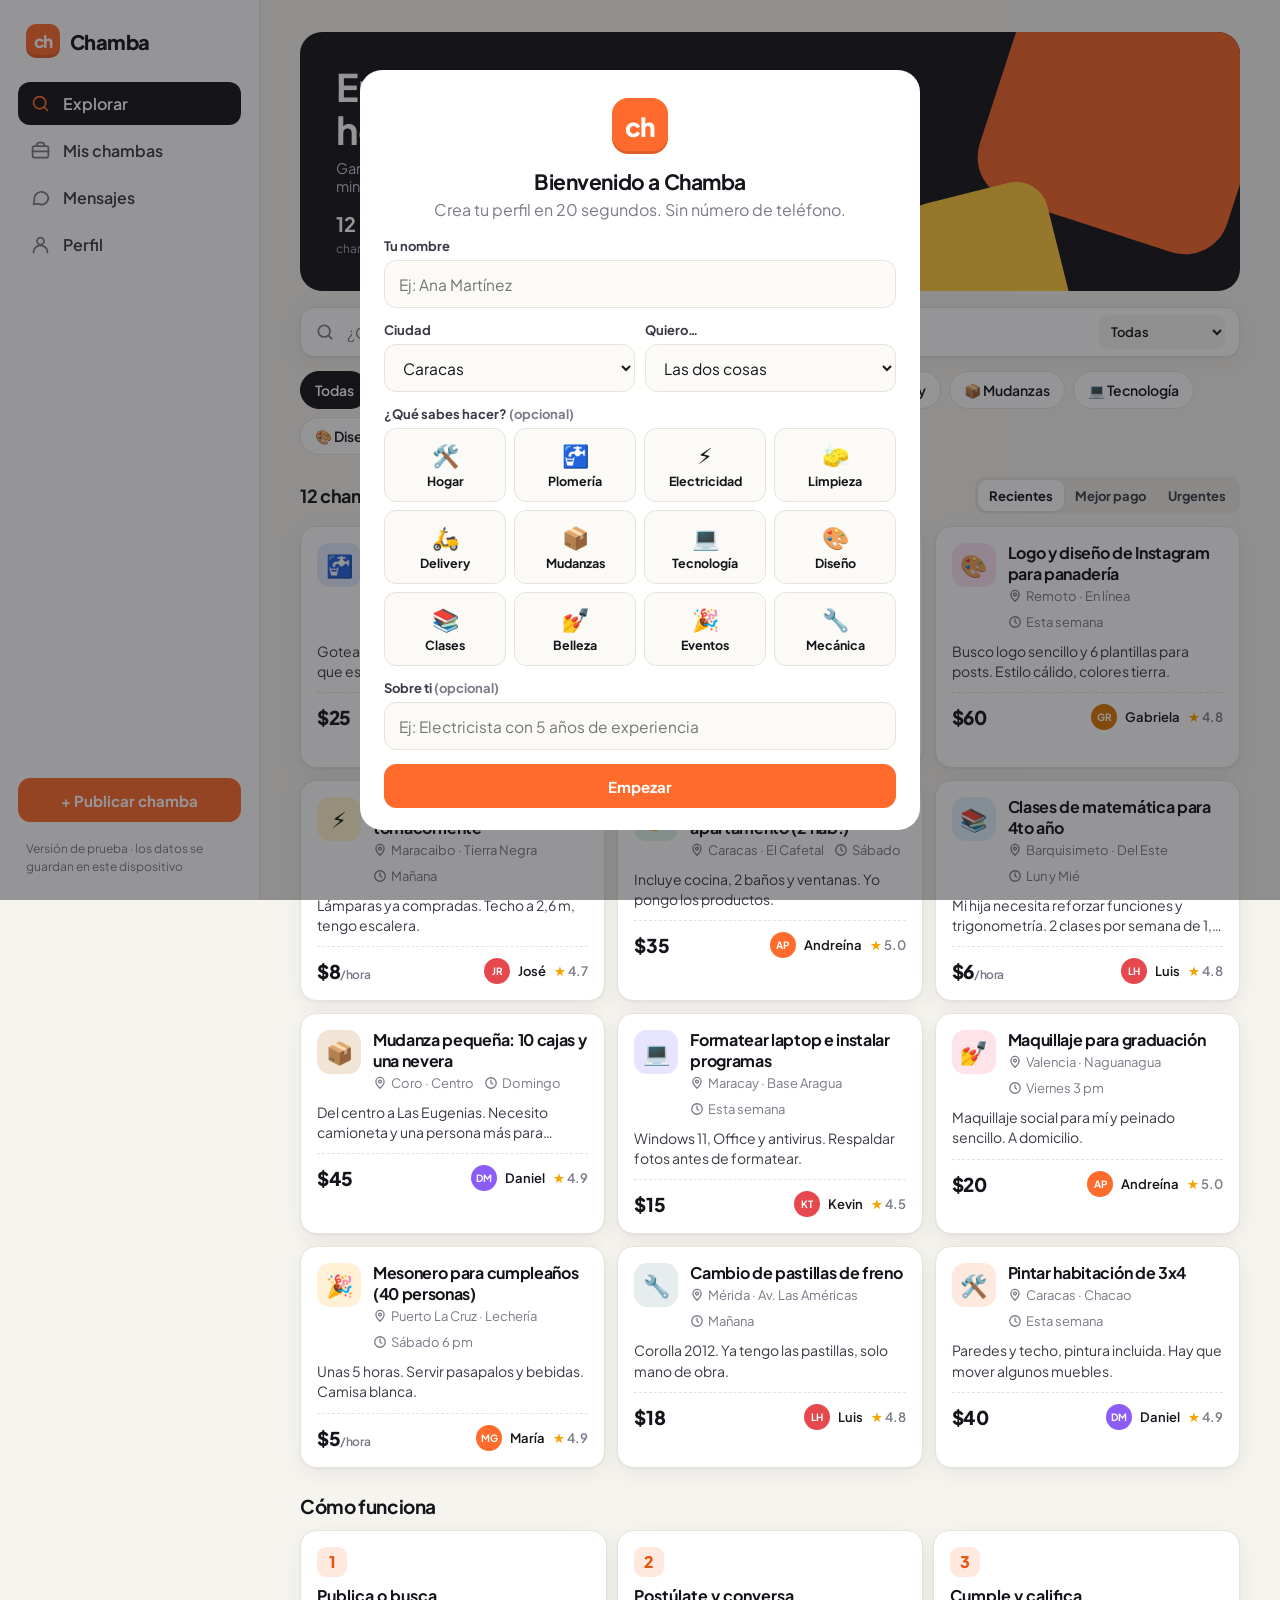
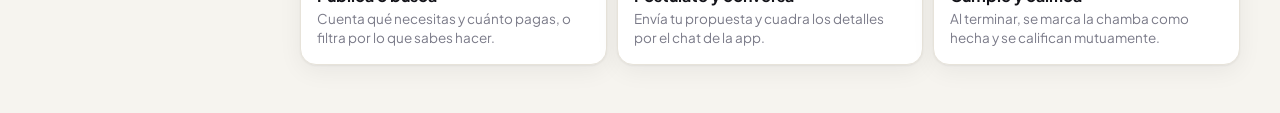
==== chamba/index.html @ 7103f3da "Agrega Chamba: app web y móvil (PWA) de chambas y servicios en /chamba Co-Authored-By: Claude Opus 5" ====
<!doctype html>
<html lang="es">
<head>
<meta charset="utf-8">
<meta name="viewport" content="width=device-width, initial-scale=1, viewport-fit=cover">
<title>Chamba · Encuentra chamba hoy</title>
<meta name="description" content="Chamba conecta a quien necesita un trabajo con quien sabe hacerlo. Publica, postúlate y cobra.">
<meta name="theme-color" content="#14141A">
<link rel="manifest" href="manifest.webmanifest">
<link rel="icon" href="icons/icon.svg" type="image/svg+xml">
<link rel="apple-touch-icon" href="icons/icon-192.png">
<meta name="apple-mobile-web-app-capable" content="yes">
<meta name="apple-mobile-web-app-status-bar-style" content="black-translucent">
<meta name="apple-mobile-web-app-title" content="Chamba">
<meta property="og:title" content="Chamba · Encuentra chamba hoy">
<meta property="og:description" content="Publica un trabajo o gana dinero haciendo lo que sabes.">
<link rel="preconnect" href="https://fonts.googleapis.com">
<link rel="preconnect" href="https://fonts.gstatic.com" crossorigin>
<link href="https://fonts.googleapis.com/css2?family=Plus+Jakarta+Sans:wght@400;500;600;700;800&display=swap" rel="stylesheet">
<link rel="stylesheet" href="styles.css">
</head>
<body>
<div class="app">
  <aside class="side">
    <a class="brand" href="#/explorar"><span class="logo">ch</span><span>Chamba</span></a>
    <nav class="side-nav" id="sideNav"></nav>
    <button class="btn primary block" data-go="#/publicar">+ Publicar chamba</button>
    <div class="side-foot">Versión de prueba · los datos se guardan en este dispositivo</div>
  </aside>

  <header class="topbar">
    <a class="brand" href="#/explorar"><span class="logo">ch</span><span>Chamba</span></a>
    <button class="avatar-btn" data-go="#/perfil" id="topAvatar" aria-label="Perfil"></button>
  </header>

  <main id="view" class="view" tabindex="-1"></main>

  <nav class="tabbar" id="tabbar"></nav>
</div>

<div class="modal" id="modal" hidden>
  <div class="modal-bg" data-close></div>
  <div class="sheet" role="dialog" aria-modal="true" id="sheet"></div>
</div>
<div class="toast" id="toast" hidden></div>

<script src="app.js"></script>
</body>
</html>
---- chamba/styles.css ----
:root{
  --ink:#14141A; --ink2:#3A3A46; --muted:#7A7A88; --line:#E7E3DA;
  --bg:#F6F4EF; --card:#FFFFFF; --soft:#FBFAF7;
  --brand:#FF6B2C; --brand-d:#E85410; --brand-soft:#FFE9DE;
  --green:#14A06B; --green-soft:#DDF5EA; --blue:#2F6BFF; --blue-soft:#E3EBFF;
  --yellow:#FFC93C; --red:#E5484D;
  --r:16px; --r-sm:10px;
  --shadow:0 1px 2px rgba(20,20,26,.05),0 6px 24px rgba(20,20,26,.06);
  --font:"Plus Jakarta Sans",system-ui,-apple-system,"Segoe UI",Roboto,sans-serif;
  --safe-b:env(safe-area-inset-bottom,0px);
}
*{box-sizing:border-box}
html,body{margin:0;background:var(--bg);color:var(--ink);font-family:var(--font);-webkit-font-smoothing:antialiased}
body{min-height:100dvh}
a{color:inherit;text-decoration:none}
button{font:inherit;color:inherit;cursor:pointer;border:0;background:none}
input,textarea,select{font:inherit;color:inherit}
h1,h2,h3{margin:0;letter-spacing:-.02em}
p{margin:0}
.hide{display:none!important}

/* layout */
.app{min-height:100dvh}
.side{display:none}
.topbar{position:sticky;top:0;z-index:20;display:flex;align-items:center;justify-content:space-between;padding:12px 16px;padding-top:calc(12px + env(safe-area-inset-top,0px));background:rgba(246,244,239,.9);backdrop-filter:blur(12px);border-bottom:1px solid var(--line)}
.brand{display:flex;align-items:center;gap:10px;font-weight:800;font-size:20px;letter-spacing:-.03em}
.logo{width:34px;height:34px;border-radius:10px;background:var(--brand);color:#fff;display:grid;place-items:center;font-weight:800;font-size:17px;letter-spacing:-.04em;box-shadow:inset 0 -3px 0 rgba(0,0,0,.12)}
.view{padding:16px 16px calc(96px + var(--safe-b));max-width:1100px;margin:0 auto;outline:none}
.tabbar{position:fixed;left:0;right:0;bottom:0;z-index:30;display:grid;grid-template-columns:repeat(5,1fr);background:#fff;border-top:1px solid var(--line);padding:6px 4px calc(6px + var(--safe-b))}
.tab{display:flex;flex-direction:column;align-items:center;gap:3px;padding:6px 0;font-size:11px;font-weight:600;color:var(--muted);position:relative}
.tab svg{width:23px;height:23px}
.tab.on{color:var(--ink)}
.tab.on svg{color:var(--brand)}
.tab.plus span.plusc{width:46px;height:46px;margin-top:-20px;border-radius:15px;background:var(--brand);color:#fff;display:grid;place-items:center;box-shadow:0 6px 18px rgba(255,107,44,.45)}
.tab.plus svg{color:#fff!important}
.badge{position:absolute;top:2px;left:calc(50% + 6px);min-width:17px;height:17px;padding:0 5px;border-radius:9px;background:var(--red);color:#fff;font-size:10px;font-weight:700;display:grid;place-items:center}
.avatar-btn{width:36px;height:36px;border-radius:50%;overflow:hidden}

@media (min-width:900px){
  .app{display:grid;grid-template-columns:260px 1fr}
  .topbar,.tabbar{display:none}
  .side{display:flex;flex-direction:column;gap:18px;position:sticky;top:0;height:100dvh;padding:24px 18px;border-right:1px solid var(--line);background:#fff}
  .side .brand{padding:0 8px 6px}
  .side-nav{display:flex;flex-direction:column;gap:4px;flex:1}
  .side-nav a{display:flex;align-items:center;gap:12px;padding:11px 12px;border-radius:12px;font-weight:600;color:var(--ink2);position:relative}
  .side-nav a svg{width:21px;height:21px;color:var(--muted)}
  .side-nav a:hover{background:var(--bg)}
  .side-nav a.on{background:var(--ink);color:#fff}
  .side-nav a.on svg{color:var(--brand)}
  .side-nav .badge{position:static;margin-left:auto}
  .side-foot{font-size:12px;color:var(--muted);line-height:1.5;padding:0 8px}
  .view{padding:32px 40px 48px}
}

/* generic */
.btn{display:inline-flex;align-items:center;justify-content:center;gap:8px;height:44px;padding:0 18px;border-radius:12px;font-weight:700;font-size:15px;background:var(--card);border:1px solid var(--line);transition:transform .08s,background .15s}
.btn:active{transform:scale(.98)}
.btn.primary{background:var(--brand);border-color:var(--brand);color:#fff}
.btn.primary:hover{background:var(--brand-d)}
.btn.dark{background:var(--ink);border-color:var(--ink);color:#fff}
.btn.green{background:var(--green);border-color:var(--green);color:#fff}
.btn.ghost{background:transparent}
.btn.sm{height:36px;padding:0 13px;font-size:13.5px;border-radius:10px}
.btn.block{width:100%}
.btn[disabled]{opacity:.5;pointer-events:none}
.card{background:var(--card);border:1px solid var(--line);border-radius:var(--r);box-shadow:var(--shadow)}
.muted{color:var(--muted)}
.row{display:flex;align-items:center;gap:10px}
.between{justify-content:space-between}
.wrap{flex-wrap:wrap}
.stack>*+*{margin-top:12px}
.sec-title{display:flex;align-items:baseline;justify-content:space-between;margin:26px 0 12px}
.sec-title h2{font-size:19px}
.pill{display:inline-flex;align-items:center;gap:5px;height:24px;padding:0 9px;border-radius:999px;font-size:12px;font-weight:700;background:var(--bg);color:var(--ink2);white-space:nowrap}
.pill.hot{background:#FFE4E1;color:#C2312F}
.pill.green{background:var(--green-soft);color:#0B7A50}
.pill.blue{background:var(--blue-soft);color:#2350C8}
.pill.orange{background:var(--brand-soft);color:#C04A12}
.pill.dark{background:var(--ink);color:#fff}

/* hero */
.hero{position:relative;overflow:hidden;border-radius:22px;background:var(--ink);color:#fff;padding:22px 20px}
.hero h1{font-size:27px;line-height:1.12;max-width:15ch}
.hero h1 em{font-style:normal;color:var(--brand)}
.hero p{color:#C9C9D3;margin-top:8px;font-size:14.5px;max-width:42ch}
.hero .stats{display:flex;gap:22px;margin-top:16px}
.hero .stats b{display:block;font-size:20px}
.hero .stats span{font-size:12px;color:#A6A6B4}
.hero .deco{position:absolute;right:-30px;top:-30px;width:170px;height:170px;border-radius:44px;background:var(--brand);opacity:.95;transform:rotate(18deg)}
.hero .deco2{position:absolute;right:70px;bottom:-50px;width:110px;height:110px;border-radius:32px;background:var(--yellow);transform:rotate(-14deg)}
.hero .inner{position:relative;z-index:1}
@media (min-width:900px){.hero{padding:34px 36px}.hero h1{font-size:38px}.hero .deco{width:260px;height:260px;right:-20px;top:-60px}.hero .deco2{right:180px;width:150px;height:150px}}
@media (max-width:899px){.hero .deco{opacity:.9}.hero .deco2{display:none}}

.search{display:flex;align-items:center;gap:10px;height:50px;padding:0 14px;margin-top:16px;border-radius:14px;background:#fff;border:1px solid var(--line);box-shadow:var(--shadow)}
.search svg{width:20px;height:20px;color:var(--muted);flex:none}
.search input{flex:1;border:0;outline:0;background:transparent;font-size:15.5px;min-width:0}
.search select{border:0;background:var(--bg);border-radius:9px;height:34px;padding:0 8px;font-size:13px;font-weight:600;outline:0}

.chips{display:flex;gap:8px;overflow-x:auto;padding:14px 0 4px;margin:0 -16px;padding-left:16px;padding-right:16px;scrollbar-width:none}
.chips::-webkit-scrollbar{display:none}
@media (min-width:900px){.chips{margin:0;padding-left:0;flex-wrap:wrap}}
.chip{flex:none;display:inline-flex;align-items:center;gap:7px;height:38px;padding:0 14px;border-radius:999px;background:#fff;border:1px solid var(--line);font-weight:600;font-size:14px}
.chip.on{background:var(--ink);border-color:var(--ink);color:#fff}

.toolbar{display:flex;align-items:center;justify-content:space-between;gap:10px;margin:18px 0 12px}
.toolbar h2{font-size:18px}
.seg{display:inline-flex;background:#ECE9E2;border-radius:11px;padding:3px}
.seg button{height:31px;padding:0 11px;border-radius:9px;font-size:13px;font-weight:700;color:var(--ink2)}
.seg button.on{background:#fff;color:var(--ink);box-shadow:0 1px 3px rgba(0,0,0,.08)}

.grid{display:grid;gap:12px}
@media (min-width:640px){.grid{grid-template-columns:1fr 1fr}}
@media (min-width:1200px){.grid.g3{grid-template-columns:1fr 1fr 1fr}}

.job{padding:16px;display:flex;flex-direction:column;gap:11px;cursor:pointer;transition:transform .12s,box-shadow .12s}
.job:hover{transform:translateY(-2px);box-shadow:0 2px 4px rgba(20,20,26,.05),0 12px 32px rgba(20,20,26,.09)}
.job .top{display:flex;gap:12px;align-items:flex-start}
.cat-ic{flex:none;width:44px;height:44px;border-radius:13px;display:grid;place-items:center;font-size:22px}
.job h3{font-size:16px;line-height:1.3}
.job .meta{font-size:13px;color:var(--muted);margin-top:3px}
.job .desc{font-size:14px;color:var(--ink2);line-height:1.45;display:-webkit-box;-webkit-line-clamp:2;-webkit-box-orient:vertical;overflow:hidden}
.job .bottom{display:flex;align-items:center;justify-content:space-between;gap:8px;padding-top:11px;border-top:1px dashed var(--line)}
.price{font-weight:800;font-size:19px;letter-spacing:-.02em}
.price small{font-size:12px;color:var(--muted);font-weight:600}
.who{display:flex;align-items:center;gap:8px;font-size:13px;font-weight:600;min-width:0}
.who span{white-space:nowrap;overflow:hidden;text-overflow:ellipsis}
.av{flex:none;border-radius:50%;display:grid;place-items:center;color:#fff;font-weight:700}
.star{color:#F5A400}

.empty{text-align:center;padding:40px 20px;color:var(--muted)}
.empty .big{font-size:44px}
.empty h3{color:var(--ink);margin:8px 0 4px;font-size:17px}

/* forms */
.form{padding:18px}
.field{display:flex;flex-direction:column;gap:6px;margin-bottom:14px}
.field label{font-size:13px;font-weight:700;color:var(--ink2)}
.field input,.field textarea,.field select{height:48px;padding:0 14px;border-radius:12px;border:1px solid var(--line);background:var(--soft);outline:0;font-size:15.5px;width:100%}
.field textarea{height:auto;min-height:96px;padding:12px 14px;resize:vertical;line-height:1.45}
.field input:focus,.field textarea:focus,.field select:focus{border-color:var(--ink);background:#fff}
.field .hint{font-size:12px;color:var(--muted)}
.two{display:grid;grid-template-columns:1fr 1fr;gap:10px}
.opt-grid{display:grid;grid-template-columns:repeat(3,1fr);gap:8px}
@media (min-width:640px){.opt-grid{grid-template-columns:repeat(4,1fr)}}
.opt{padding:12px 6px;border-radius:12px;border:1px solid var(--line);background:var(--soft);display:flex;flex-direction:column;align-items:center;gap:4px;font-size:12.5px;font-weight:700}
.opt .e{font-size:22px}
.opt.on{border-color:var(--ink);background:#fff;box-shadow:0 0 0 1px var(--ink)}
.switch{display:flex;align-items:center;justify-content:space-between;gap:12px;padding:12px 14px;border:1px solid var(--line);border-radius:12px;background:var(--soft);font-weight:600;font-size:14.5px}
.switch input{appearance:none;width:46px;height:28px;border-radius:14px;background:#D7D3CA;position:relative;transition:background .2s;flex:none}
.switch input::after{content:"";position:absolute;top:3px;left:3px;width:22px;height:22px;border-radius:50%;background:#fff;transition:left .2s;box-shadow:0 1px 3px rgba(0,0,0,.2)}
.switch input:checked{background:var(--green)}
.switch input:checked::after{left:21px}

/* page head */
.phead{margin-bottom:16px}
.phead h1{font-size:26px}
.phead p{color:var(--muted);margin-top:4px;font-size:14.5px}
@media (min-width:900px){.phead h1{font-size:32px}}

/* lists */
.list-item{display:flex;gap:12px;align-items:center;padding:14px 16px;border-bottom:1px solid var(--line);cursor:pointer}
.list-item:last-child{border-bottom:0}
.list-item:hover{background:var(--soft)}
.li-main{flex:1;min-width:0}
.li-main b{display:block;font-size:15px}
.li-main span{display:block;font-size:13.5px;color:var(--muted);white-space:nowrap;overflow:hidden;text-overflow:ellipsis}
.dot{width:9px;height:9px;border-radius:50%;background:var(--brand);flex:none}

.applicant{padding:14px;display:flex;gap:12px;align-items:flex-start;border-bottom:1px solid var(--line)}
.applicant:last-child{border-bottom:0}
.applicant p{font-size:14px;color:var(--ink2);margin-top:4px;line-height:1.4}

/* chat */
.chat{display:flex;flex-direction:column;height:calc(100dvh - 64px - 80px - var(--safe-b));min-height:420px}
@media (min-width:900px){.chat{height:calc(100dvh - 80px)}}
.chat-head{display:flex;align-items:center;gap:12px;padding:12px 14px;border-bottom:1px solid var(--line)}
.chat-body{flex:1;overflow-y:auto;padding:16px 14px;display:flex;flex-direction:column;gap:8px;background:var(--soft)}
.msg{max-width:78%;padding:10px 13px;border-radius:16px;font-size:14.5px;line-height:1.4;background:#fff;border:1px solid var(--line);align-self:flex-start;border-bottom-left-radius:5px}
.msg.me{align-self:flex-end;background:var(--ink);color:#fff;border-color:var(--ink);border-bottom-left-radius:16px;border-bottom-right-radius:5px}
.msg time{display:block;font-size:10.5px;opacity:.55;margin-top:3px}
.msg.sys{align-self:center;background:var(--brand-soft);border-color:transparent;color:#B2440F;font-size:12.5px;font-weight:600;border-radius:999px}
.chat-input{display:flex;gap:8px;padding:10px;border-top:1px solid var(--line);background:#fff;border-radius:0 0 var(--r) var(--r)}
.chat-input input{flex:1;height:46px;border-radius:12px;border:1px solid var(--line);padding:0 14px;outline:0;background:var(--soft);font-size:15px;min-width:0}
.typing{font-size:12.5px;color:var(--muted);padding:0 4px}

/* profile */
.prof-head{padding:22px;display:flex;gap:16px;align-items:center}
.prof-head h2{font-size:22px}
.stats3{display:grid;grid-template-columns:repeat(3,1fr);gap:10px;margin-top:12px}
.stat{padding:14px;text-align:center}
.stat b{display:block;font-size:21px;letter-spacing:-.02em}
.stat span{font-size:12px;color:var(--muted);font-weight:600}
.skill-tags{display:flex;flex-wrap:wrap;gap:6px}

/* modal / sheet */
.modal{position:fixed;inset:0;z-index:100;display:flex;align-items:flex-end;justify-content:center}
.modal[hidden]{display:none}
.modal-bg{position:absolute;inset:0;background:rgba(20,20,26,.45);animation:fade .2s}
.sheet{position:relative;width:100%;max-height:92dvh;overflow-y:auto;background:#fff;border-radius:22px 22px 0 0;padding:8px 18px calc(18px + var(--safe-b));animation:up .25s cubic-bezier(.2,.9,.3,1)}
.sheet .grab{width:42px;height:5px;border-radius:3px;background:#DDD8CE;margin:4px auto 12px}
.sheet h2{font-size:21px}
.sheet-x{position:absolute;right:12px;top:12px;width:34px;height:34px;border-radius:50%;background:var(--bg);display:grid;place-items:center;font-size:18px}
@media (min-width:700px){.modal{align-items:center}.sheet{max-width:560px;border-radius:22px;padding:22px 24px}.sheet .grab{display:none}}
@keyframes up{from{transform:translateY(40px);opacity:0}to{transform:none;opacity:1}}
@keyframes fade{from{opacity:0}}
.detail-band{display:flex;gap:10px;flex-wrap:wrap;margin:12px 0}
.kv{display:grid;grid-template-columns:repeat(3,1fr);gap:8px;margin:14px 0}
.kv div{background:var(--bg);border-radius:12px;padding:10px 12px}
.kv span{display:block;font-size:11.5px;color:var(--muted);font-weight:600}
.kv b{font-size:14.5px}
.sticky-actions{display:flex;gap:8px;margin-top:16px}
.sticky-actions .btn{flex:1}

.toast{position:fixed;left:50%;bottom:calc(92px + var(--safe-b));transform:translateX(-50%);z-index:200;background:var(--ink);color:#fff;padding:12px 18px;border-radius:14px;font-size:14px;font-weight:600;box-shadow:0 10px 30px rgba(0,0,0,.25);max-width:calc(100% - 32px);animation:up .25s}
@media (min-width:900px){.toast{bottom:28px}}

.notice{display:flex;gap:10px;align-items:flex-start;padding:12px 14px;border-radius:12px;background:var(--blue-soft);color:#24418F;font-size:13.5px;line-height:1.45;margin-top:14px}
.how{display:grid;gap:10px;margin-top:6px}
@media (min-width:640px){.how{grid-template-columns:repeat(3,1fr)}}
.how .card{padding:16px}
.how b{display:block;margin:8px 0 3px}
.how p{font-size:13.5px;color:var(--muted);line-height:1.45}
.how .n{width:30px;height:30px;border-radius:9px;background:var(--brand-soft);color:var(--brand-d);display:grid;place-items:center;font-weight:800}

/* ajustes celular */
@media (max-width:899px){
  .hero .deco{width:110px;height:110px;right:-38px;top:-38px;border-radius:30px}
  .hero h1{max-width:none;font-size:25px}
  .hero .stats{gap:14px;justify-content:space-between}
  .hero .stats span{font-size:11px;white-space:nowrap}
  .hero .stats b{font-size:18px}
  .toolbar h2{font-size:16px;white-space:nowrap}
  .seg button{white-space:nowrap;padding:0 9px;font-size:12.5px}
}
.li-main span.star,.li-main .star{display:inline}
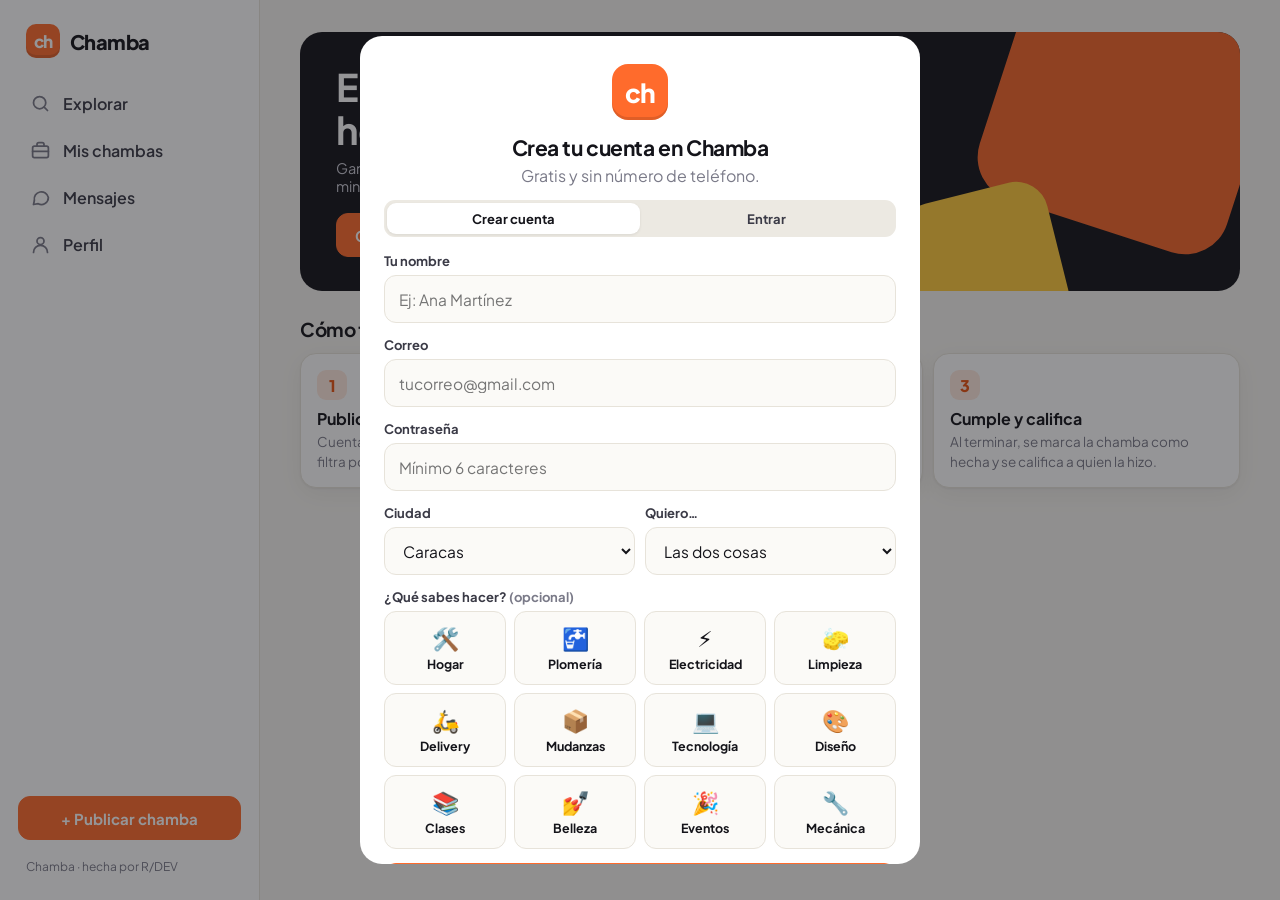
==== commit 68cd7fb8: "Chamba: cuentas reales, chambas, postulaciones y chat con Supabase; panel de administrador Co-Author" ====
--- a/chamba/index.html
+++ b/chamba/index.html
@@ -25,7 +25,7 @@
     <a class="brand" href="#/explorar"><span class="logo">ch</span><span>Chamba</span></a>
     <nav class="side-nav" id="sideNav"></nav>
     <button class="btn primary block" data-go="#/publicar">+ Publicar chamba</button>
-    <div class="side-foot">Versión de prueba · los datos se guardan en este dispositivo</div>
+    <div class="side-foot">Chamba · hecha por R/DEV</div>
   </aside>
 
   <header class="topbar">
@@ -44,6 +44,7 @@
 </div>
 <div class="toast" id="toast" hidden></div>
 
+<script src="supabase.js"></script>
 <script src="app.js"></script>
 </body>
 </html>
--- a/chamba/styles.css
+++ b/chamba/styles.css
@@ -234,3 +234,4 @@
   .seg button{white-space:nowrap;padding:0 9px;font-size:12.5px}
 }
 .li-main span.star,.li-main .star{display:inline}
+.li-main span span{display:inline}
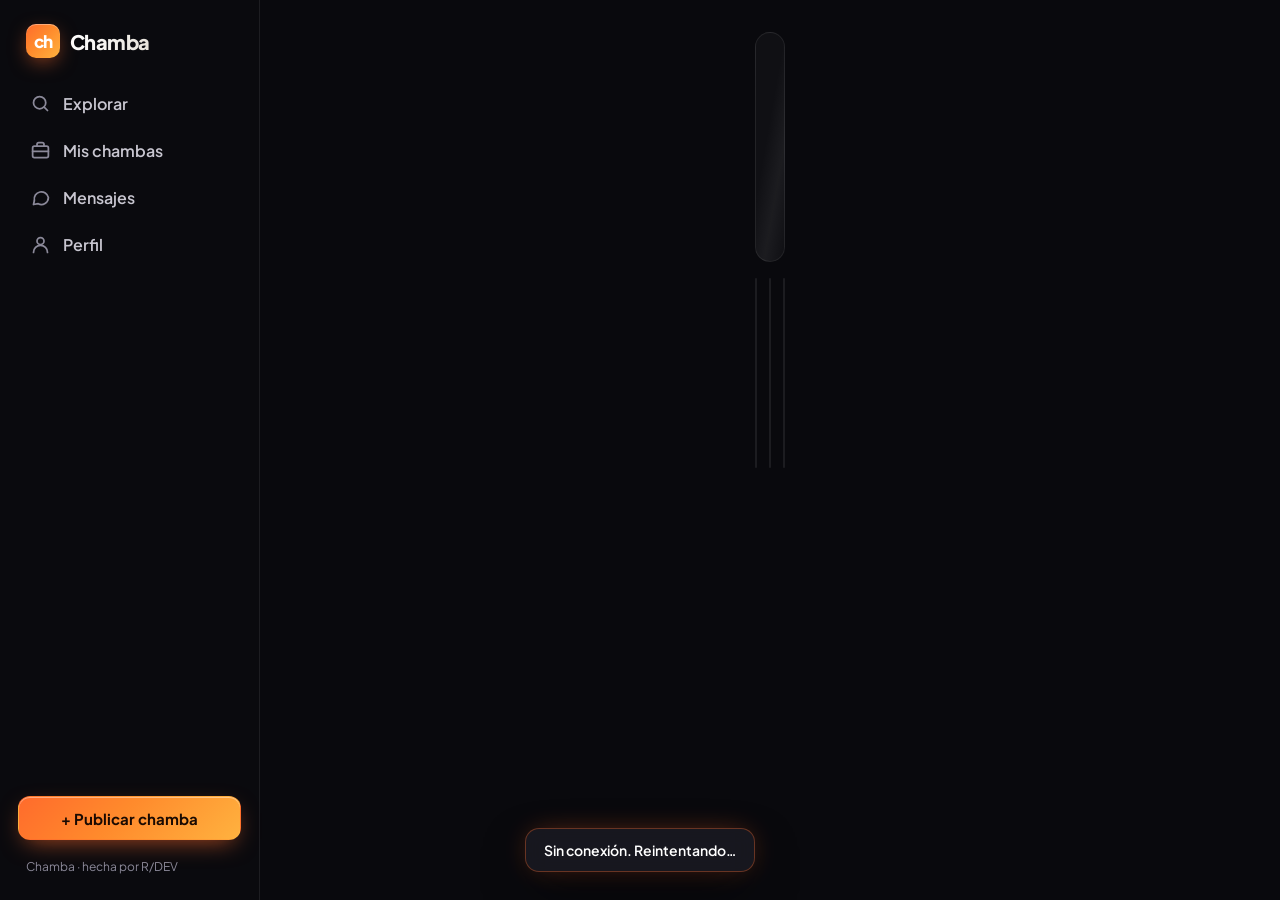
==== commit 02710c4d: "Chamba: tema oscuro pro con efectos (aurora, brillo, luz en tarjetas, animaciones, contadores, esque" ====
--- a/chamba/index.html
+++ b/chamba/index.html
@@ -5,7 +5,7 @@
 <meta name="viewport" content="width=device-width, initial-scale=1, viewport-fit=cover">
 <title>Chamba · Encuentra chamba hoy</title>
 <meta name="description" content="Chamba conecta a quien necesita un trabajo con quien sabe hacerlo. Publica, postúlate y cobra.">
-<meta name="theme-color" content="#14141A">
+<meta name="theme-color" content="#09090D">
 <link rel="manifest" href="manifest.webmanifest">
 <link rel="icon" href="icons/icon.svg" type="image/svg+xml">
 <link rel="apple-touch-icon" href="icons/icon-192.png">
@@ -18,6 +18,7 @@
 <link rel="preconnect" href="https://fonts.gstatic.com" crossorigin>
 <link href="https://fonts.googleapis.com/css2?family=Plus+Jakarta+Sans:wght@400;500;600;700;800&display=swap" rel="stylesheet">
 <link rel="stylesheet" href="styles.css">
+<link rel="stylesheet" href="theme.css">
 </head>
 <body>
 <div class="app">
@@ -46,5 +47,6 @@
 
 <script src="supabase.js"></script>
 <script src="app.js"></script>
+<script src="fx.js"></script>
 </body>
 </html>
--- a/chamba/styles.css
+++ b/chamba/styles.css
@@ -235,3 +235,20 @@
 }
 .li-main span.star,.li-main .star{display:inline}
 .li-main span span{display:inline}
+
+/* v3: fotos, compartir */
+.job-photo{position:relative;margin:-16px -16px 2px;height:150px;background:#ECE9E2 center/cover no-repeat;border-radius:var(--r) var(--r) 0 0}
+.job-photo .pill{position:absolute;right:10px;bottom:10px}
+.gallery{display:flex;gap:8px;overflow-x:auto;margin:6px 0 4px;scrollbar-width:none}
+.gallery img{height:170px;max-width:260px;object-fit:cover;border-radius:14px;display:block;background:#ECE9E2}
+.photo-drop{display:flex;align-items:center;justify-content:center;height:64px;border:1.5px dashed #CFC9BD;border-radius:12px;background:var(--soft);font-weight:700;font-size:14px;color:var(--ink2);cursor:pointer}
+.photo-drop:hover{border-color:var(--ink)}
+.photo-prev{display:flex;gap:8px;flex-wrap:wrap}
+.photo-prev:empty{display:none}
+.pp{position:relative;width:84px;height:84px}
+.pp img{width:100%;height:100%;object-fit:cover;border-radius:12px}
+.pp button{position:absolute;top:-6px;right:-6px;width:24px;height:24px;border-radius:50%;background:var(--ink);color:#fff;font-size:12px}
+.btn.wa{background:#E7F8EE;border-color:#BFE9CF;color:#0F7A3F}
+.li-main .star{color:#F5A400}
+.avatar-btn{width:auto;min-width:36px;overflow:visible}
+.avatar-btn .av{width:36px}
--- a/chamba/theme.css
+++ b/chamba/theme.css
@@ -0,0 +1,164 @@
+/* Chamba · tema "Noche" con efectos (se carga después de styles.css) */
+:root{
+  --ink:#F5F3EF; --ink2:#C8C6D0; --muted:#8B8999; --line:rgba(255,255,255,.08);
+  --bg:#09090D; --card:#13131A; --soft:#1A1A23;
+  --brand:#FF6B2C; --brand-d:#FF5410; --brand-2:#FFB23F; --brand-soft:rgba(255,107,44,.14);
+  --green:#2BD69A; --green-soft:rgba(43,214,154,.14); --blue:#6E94FF; --blue-soft:rgba(110,148,255,.15);
+  --yellow:#FFC93C; --red:#FF5C61;
+  --grad:linear-gradient(135deg,#FF6B2C 0%,#FF8A2C 45%,#FFB23F 100%);
+  --glow:0 0 0 1px rgba(255,107,44,.35),0 10px 40px -8px rgba(255,107,44,.55);
+  --shadow:0 1px 0 rgba(255,255,255,.04) inset,0 10px 30px -12px rgba(0,0,0,.6);
+  --glass:rgba(19,19,26,.72);
+  color-scheme:dark;
+}
+html,body{background:var(--bg);color:var(--ink)}
+body::before{content:"";position:fixed;inset:-20vmax;z-index:-2;pointer-events:none;
+  background:radial-gradient(40vmax 40vmax at 15% 10%,rgba(255,107,44,.16),transparent 60%),
+             radial-gradient(35vmax 35vmax at 90% 30%,rgba(110,80,255,.12),transparent 60%),
+             radial-gradient(40vmax 40vmax at 50% 110%,rgba(255,178,63,.10),transparent 60%);
+  animation:aurora 22s ease-in-out infinite alternate}
+body::after{content:"";position:fixed;inset:0;z-index:-1;pointer-events:none;opacity:.35;
+  background-image:linear-gradient(rgba(255,255,255,.025) 1px,transparent 1px),linear-gradient(90deg,rgba(255,255,255,.025) 1px,transparent 1px);
+  background-size:44px 44px;mask-image:radial-gradient(ellipse at 50% 0%,#000 20%,transparent 75%)}
+@keyframes aurora{0%{transform:translate3d(0,0,0) rotate(0)}50%{transform:translate3d(3vmax,-2vmax,0) rotate(8deg)}100%{transform:translate3d(-3vmax,2vmax,0) rotate(-6deg)}}
+::selection{background:rgba(255,107,44,.4)}
+
+/* marca */
+.logo{background:var(--grad);box-shadow:0 6px 20px -4px rgba(255,107,44,.6),inset 0 1px 0 rgba(255,255,255,.35);position:relative;overflow:hidden}
+.logo::after{content:"";position:absolute;inset:0;background:linear-gradient(120deg,transparent 30%,rgba(255,255,255,.55) 50%,transparent 70%);transform:translateX(-120%);animation:shine 4.5s ease-in-out infinite}
+@keyframes shine{0%,70%{transform:translateX(-120%)}100%{transform:translateX(120%)}}
+.brand span:last-child{background:linear-gradient(90deg,#fff,#E8E4DC);-webkit-background-clip:text;background-clip:text;color:transparent}
+
+/* barras */
+.topbar{background:rgba(9,9,13,.6);border-bottom:1px solid var(--line);backdrop-filter:blur(18px) saturate(140%);-webkit-backdrop-filter:blur(18px) saturate(140%)}
+.tabbar{background:rgba(14,14,20,.78);border-top:1px solid var(--line);backdrop-filter:blur(20px) saturate(150%);-webkit-backdrop-filter:blur(20px) saturate(150%)}
+.tab{color:var(--muted);transition:color .2s}
+.tab.on{color:var(--ink)}
+.tab.on::before{content:"";position:absolute;top:-6px;left:50%;width:22px;height:3px;border-radius:0 0 3px 3px;background:var(--grad);transform:translateX(-50%);box-shadow:0 0 12px rgba(255,107,44,.9)}
+.tab.plus.on::before{display:none}
+.tab.plus span.plusc{background:var(--grad);box-shadow:0 8px 24px -4px rgba(255,107,44,.7),inset 0 1px 0 rgba(255,255,255,.35);animation:pulse 2.8s ease-in-out infinite}
+@keyframes pulse{0%,100%{box-shadow:0 8px 24px -4px rgba(255,107,44,.7),0 0 0 0 rgba(255,107,44,.45)}50%{box-shadow:0 8px 24px -4px rgba(255,107,44,.7),0 0 0 10px rgba(255,107,44,0)}}
+@media (min-width:900px){
+  .side{background:rgba(12,12,17,.7);border-right:1px solid var(--line);backdrop-filter:blur(20px);-webkit-backdrop-filter:blur(20px)}
+  .side-nav a{color:var(--ink2);transition:background .2s,color .2s,transform .2s}
+  .side-nav a:hover{background:rgba(255,255,255,.05);transform:translateX(2px)}
+  .side-nav a.on{background:linear-gradient(90deg,rgba(255,107,44,.18),rgba(255,107,44,.04));color:#fff;box-shadow:inset 2px 0 0 var(--brand)}
+}
+
+/* botones */
+.btn{background:rgba(255,255,255,.04);border:1px solid var(--line);color:var(--ink);position:relative;overflow:hidden;transition:transform .12s,background .2s,box-shadow .25s,border-color .2s}
+.btn:hover{background:rgba(255,255,255,.08);border-color:rgba(255,255,255,.16)}
+.btn.primary{background:var(--grad);border-color:transparent;color:#1A0A02;box-shadow:0 8px 24px -8px rgba(255,107,44,.7),inset 0 1px 0 rgba(255,255,255,.4)}
+.btn.primary:hover{background:var(--grad);box-shadow:var(--glow);filter:brightness(1.06)}
+.btn.primary::after{content:"";position:absolute;inset:0;background:linear-gradient(120deg,transparent 35%,rgba(255,255,255,.45) 50%,transparent 65%);transform:translateX(-120%);transition:transform .7s}
+.btn.primary:hover::after{transform:translateX(120%)}
+.btn.dark{background:#F5F3EF;border-color:#F5F3EF;color:#0B0B10}
+.btn.green{background:linear-gradient(135deg,#21C68B,#2BD69A);border-color:transparent;color:#03170F;box-shadow:0 8px 20px -8px rgba(43,214,154,.7)}
+.btn.wa{background:rgba(37,211,102,.12);border-color:rgba(37,211,102,.3);color:#5BE59A}
+.ripple{position:absolute;border-radius:50%;transform:scale(0);background:rgba(255,255,255,.45);animation:ripple .6s ease-out forwards;pointer-events:none}
+@keyframes ripple{to{transform:scale(3.2);opacity:0}}
+
+/* tarjetas */
+.card{background:linear-gradient(180deg,rgba(255,255,255,.035),rgba(255,255,255,.012)),var(--card);border:1px solid var(--line);box-shadow:var(--shadow)}
+.job{--mx:50%;--my:50%;position:relative;isolation:isolate}
+.job::before{content:"";position:absolute;inset:-1px;border-radius:inherit;z-index:-1;opacity:0;transition:opacity .3s;
+  background:radial-gradient(420px circle at var(--mx) var(--my),rgba(255,107,44,.55),transparent 45%)}
+.job::after{content:"";position:absolute;inset:1px;z-index:-1;background:radial-gradient(500px circle at var(--mx) var(--my),rgba(255,140,60,.08),transparent 40%),var(--card);border-radius:calc(var(--r) - 1px)}
+.job:hover{transform:translateY(-4px);box-shadow:0 20px 50px -20px rgba(0,0,0,.8),0 0 0 1px rgba(255,107,44,.15)}
+.job:hover::before{opacity:1}
+.job .bottom{border-top:1px dashed rgba(255,255,255,.1)}
+.job-photo{background-color:#1F1F29}
+.price{background:var(--grad);-webkit-background-clip:text;background-clip:text;color:transparent}
+.price small{-webkit-text-fill-color:var(--muted)}
+.cat-ic{background:rgba(255,255,255,.05)!important;border:1px solid var(--line);box-shadow:inset 0 1px 0 rgba(255,255,255,.06)}
+.pill{background:rgba(255,255,255,.06);color:var(--ink2)}
+.pill.hot{background:rgba(255,80,80,.14);color:#FF8A8D}
+.pill.green{background:var(--green-soft);color:#5BE6B3}
+.pill.blue{background:var(--blue-soft);color:#9DB6FF}
+.pill.orange{background:var(--brand-soft);color:#FFA472}
+.pill.dark{background:#F5F3EF;color:#0B0B10}
+.badge{background:var(--grad);color:#1A0A02;box-shadow:0 0 12px rgba(255,107,44,.8)}
+.star{color:#FFC14D}
+
+/* hero */
+.hero{background:radial-gradient(120% 140% at 0% 0%,#1E1520 0%,#121218 55%,#0E0E14 100%);border:1px solid rgba(255,255,255,.07);box-shadow:0 30px 80px -30px rgba(255,107,44,.35),inset 0 1px 0 rgba(255,255,255,.06)}
+.hero::before{content:"";position:absolute;inset:0;background:conic-gradient(from 180deg at 70% 40%,transparent,rgba(255,107,44,.25),transparent 30%);filter:blur(30px);animation:spin 14s linear infinite;opacity:.9}
+@keyframes spin{to{transform:rotate(360deg)}}
+.hero .deco{background:var(--grad);opacity:1;box-shadow:0 0 80px rgba(255,107,44,.5);animation:float 7s ease-in-out infinite}
+.hero .deco2{background:linear-gradient(135deg,#FFD15C,#FFB23F);box-shadow:0 0 60px rgba(255,201,60,.35);animation:float2 9s ease-in-out infinite}
+@keyframes float{0%,100%{transform:rotate(18deg) translateY(0)}50%{transform:rotate(24deg) translateY(10px)}}
+@keyframes float2{0%,100%{transform:rotate(-14deg) translateY(0)}50%{transform:rotate(-8deg) translateY(-12px)}}
+.hero h1 em{background:var(--grad);-webkit-background-clip:text;background-clip:text;color:transparent;filter:drop-shadow(0 0 18px rgba(255,107,44,.45))}
+.hero p{color:#B9B7C4}
+.hero .stats b{font-variant-numeric:tabular-nums}
+.hero .stats>div{position:relative;padding-left:12px}
+.hero .stats>div::before{content:"";position:absolute;left:0;top:4px;bottom:4px;width:2px;border-radius:2px;background:var(--grad)}
+
+/* buscador, chips, segmentos */
+.search{background:rgba(255,255,255,.04);border:1px solid var(--line);box-shadow:none;transition:border-color .2s,box-shadow .25s}
+.search:focus-within{border-color:rgba(255,107,44,.6);box-shadow:0 0 0 4px rgba(255,107,44,.12),0 10px 30px -10px rgba(255,107,44,.4)}
+.search select{background:rgba(255,255,255,.06);color:var(--ink)}
+.chip{background:rgba(255,255,255,.04);border:1px solid var(--line);color:var(--ink2);transition:all .2s}
+.chip:hover{border-color:rgba(255,255,255,.2);color:var(--ink)}
+.chip.on{background:var(--grad);border-color:transparent;color:#1A0A02;box-shadow:0 6px 18px -6px rgba(255,107,44,.7)}
+.seg{background:rgba(255,255,255,.05);border:1px solid var(--line)}
+.seg button{color:var(--muted)}
+.seg button.on{background:rgba(255,255,255,.1);color:var(--ink);box-shadow:inset 0 1px 0 rgba(255,255,255,.08)}
+
+/* formularios */
+.field input,.field textarea,.field select{background:rgba(255,255,255,.035);border:1px solid var(--line);color:var(--ink);transition:border-color .2s,box-shadow .2s,background .2s}
+.field input:focus,.field textarea:focus,.field select:focus{background:rgba(255,255,255,.06);border-color:rgba(255,107,44,.7);box-shadow:0 0 0 4px rgba(255,107,44,.12)}
+.field input::placeholder,.field textarea::placeholder{color:#62606F}
+select option{background:#15151C;color:var(--ink)}
+.opt{background:rgba(255,255,255,.03);border:1px solid var(--line);color:var(--ink2);transition:all .18s}
+.opt:hover{transform:translateY(-2px);border-color:rgba(255,255,255,.18)}
+.opt.on{background:var(--brand-soft);border-color:rgba(255,107,44,.7);box-shadow:0 0 0 1px rgba(255,107,44,.5),0 8px 22px -10px rgba(255,107,44,.8);color:#fff}
+.switch{background:rgba(255,255,255,.03);border:1px solid var(--line)}
+.switch input{background:#2A2A35}
+.switch input:checked{background:linear-gradient(135deg,#21C68B,#2BD69A);box-shadow:0 0 14px rgba(43,214,154,.5)}
+.photo-drop{background:rgba(255,255,255,.03);border-color:rgba(255,255,255,.18);color:var(--ink2)}
+.photo-drop:hover{border-color:var(--brand);color:#fff;background:var(--brand-soft)}
+.pp button{background:#F5F3EF;color:#0B0B10}
+
+/* listas y chat */
+.list-item{border-bottom:1px solid var(--line);transition:background .2s}
+.list-item:hover{background:rgba(255,255,255,.03)}
+.applicant{border-bottom:1px solid var(--line)}
+.dot{background:var(--grad);box-shadow:0 0 10px rgba(255,107,44,.9)}
+.chat-body{background:transparent}
+.msg{background:rgba(255,255,255,.06);border:1px solid var(--line);color:var(--ink);animation:pop .25s cubic-bezier(.2,.9,.3,1.2)}
+.msg.me{background:var(--grad);border-color:transparent;color:#1A0A02;box-shadow:0 8px 20px -10px rgba(255,107,44,.8)}
+.msg.sys{background:var(--brand-soft);color:#FFA472}
+.chat-input{background:rgba(14,14,20,.8);border-top:1px solid var(--line)}
+.chat-input input{background:rgba(255,255,255,.04);border:1px solid var(--line);color:var(--ink)}
+.chat-input input:focus{border-color:rgba(255,107,44,.6)}
+@keyframes pop{from{transform:scale(.92) translateY(6px);opacity:0}to{transform:none;opacity:1}}
+
+/* perfil */
+.stat b{background:linear-gradient(180deg,#fff,#CFCBD6);-webkit-background-clip:text;background-clip:text;color:transparent}
+.prof-head .av{box-shadow:0 0 0 3px #13131A,0 0 0 5px rgba(255,107,44,.6),0 10px 30px -6px rgba(255,107,44,.6)}
+.how .n{background:var(--grad);color:#1A0A02;box-shadow:0 6px 16px -6px rgba(255,107,44,.8)}
+.notice{background:var(--blue-soft);color:#B4C6FF}
+
+/* hoja modal y avisos */
+.modal-bg{background:rgba(3,3,6,.6);backdrop-filter:blur(6px);-webkit-backdrop-filter:blur(6px)}
+.sheet{background:linear-gradient(180deg,#191921,#121218);border:1px solid rgba(255,255,255,.08);box-shadow:0 -20px 60px -10px rgba(0,0,0,.8)}
+.sheet .grab{background:rgba(255,255,255,.18)}
+.sheet-x{background:rgba(255,255,255,.07);color:var(--ink)}
+.kv div{background:rgba(255,255,255,.04);border:1px solid var(--line)}
+.toast{background:rgba(25,25,33,.92);border:1px solid rgba(255,107,44,.35);box-shadow:0 20px 50px -10px rgba(0,0,0,.8),0 0 30px -10px rgba(255,107,44,.6);backdrop-filter:blur(12px)}
+.empty .big{filter:drop-shadow(0 6px 20px rgba(255,107,44,.35))}
+.av{box-shadow:inset 0 1px 0 rgba(255,255,255,.3)}
+
+/* entradas animadas */
+.view.enter{animation:viewIn .45s cubic-bezier(.2,.8,.2,1)}
+@keyframes viewIn{from{opacity:0;transform:translateY(12px);filter:blur(4px)}to{opacity:1;transform:none;filter:none}}
+.reveal{opacity:0;transform:translateY(18px) scale(.985)}
+.reveal.in{opacity:1;transform:none;transition:opacity .55s ease,transform .55s cubic-bezier(.2,.8,.2,1);transition-delay:var(--d,0ms)}
+.skeleton{border-radius:var(--r);height:190px;background:linear-gradient(100deg,rgba(255,255,255,.03) 30%,rgba(255,255,255,.08) 50%,rgba(255,255,255,.03) 70%);background-size:200% 100%;animation:sk 1.3s linear infinite;border:1px solid var(--line)}
+@keyframes sk{to{background-position:-200% 0}}
+
+@media (prefers-reduced-motion:reduce){
+  *,*::before,*::after{animation:none!important;transition:none!important}
+  .reveal{opacity:1;transform:none}
+}
